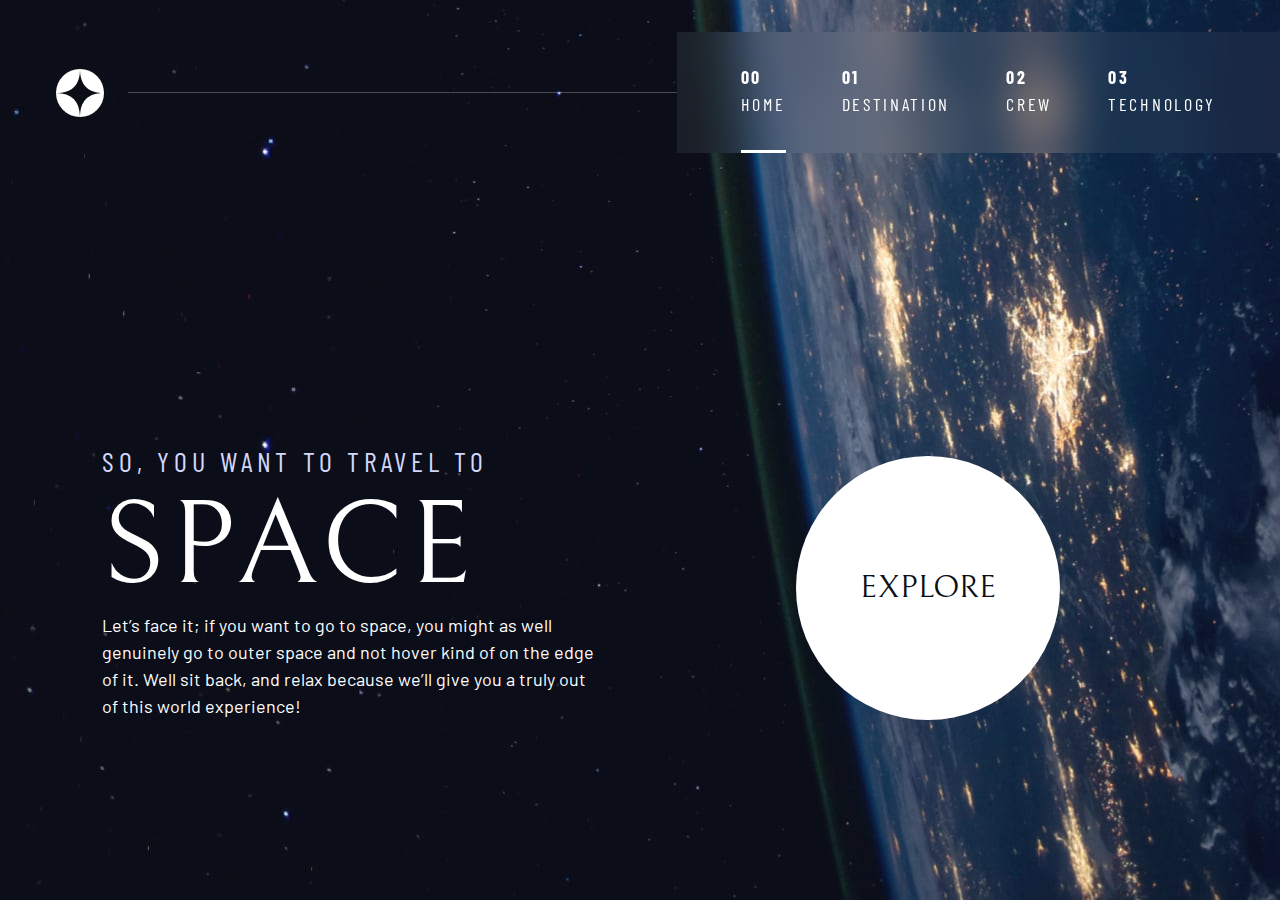
==== index.html @ 2c38a4b3 "Adding the design system and the home page" ====
<!DOCTYPE html>
<html lang="en">
  <head>
    <meta charset="UTF-8" />
    <meta name="viewport" content="width=device-width, initial-scale=1.0" />

    <link
      rel="icon"
      type="image/png"
      sizes="32x32"
      href="./assets/favicon-32x32.png"
    />
    <!-- Google fonts -->
    <link rel="preconnect" href="https://fonts.googleapis.com" />
    <link rel="preconnect" href="https://fonts.gstatic.com" crossorigin />
    <link
      href="https://fonts.googleapis.com/css2?family=Barlow+Condensed:wght@400;700&family=Bellefair&family=Barlow:wght@400;700&display=swap"
      rel="stylesheet"
    />
    <link rel="stylesheet" href="index.css" />

    <title>Frontend Mentor | Space tourism website</title>

    <script src="index.js" defer></script>
  </head>
  <body class="home">
    <a class="skip-to-content" href="#main">Skip to content</a>
    <header class="primary-header flex">
      <div>
        <img
          src="./assets/shared/logo.svg"
          alt="space tourism logo"
          class="logo"
        />
      </div>
      <button class="mobile-nav-toggle" aria-controls="primary-navigation">
        <span class="sr-only" aria-expanded="false">Menu</span>
      </button>
      <nav>
        <ul
          id="primary-navigation"
          data-visible="false"
          class="primary-navigation underline-indicators flex"
        >
          <li class="active">
            <a
              href="index.html"
              class="ff-sans-cond uppercase text-white letter-spacing-2"
              ><span aria-hidden="true">00</span> Home</a
            >
          </li>
          <li>
            <a
              href="destination.html"
              class="ff-sans-cond uppercase text-white letter-spacing-2"
              ><span aria-hidden="true">01</span> Destination</a
            >
          </li>
          <li>
            <a
              href="crew.html"
              class="ff-sans-cond uppercase text-white letter-spacing-2"
              ><span aria-hidden="true">02</span> Crew</a
            >
          </li>
          <li>
            <a
              href="technology.html"
              class="ff-sans-cond uppercase text-white letter-spacing-2"
              ><span aria-hidden="true">03</span> Technology</a
            >
          </li>
        </ul>
      </nav>
    </header>

    <main id="main" class="grid-container grid-container--home">
      <div>
        <h1 class="text-accent fs-500 ff-sans-cond uppercase letter-spacing-1">
          So, you want to travel to
          <span class="d-block fs-900 ff-serif text-white">Space</span>
        </h1>

        <p>
          Let’s face it; if you want to go to space, you might as well genuinely
          go to outer space and not hover kind of on the edge of it. Well sit
          back, and relax because we’ll give you a truly out of this world
          experience!
        </p>
      </div>
      <div>
        <a href="#" class="large-button bg-white text-dark uppercase ff-serif">
          Explore</a
        >
      </div>
    </main>
  </body>
</html>
---- index.css ----
/* ------------------ */
/* Custom properties  */
/* ------------------ */

:root {
  /* colors */
  --clr-dark: 230 35% 7%;
  --clr-light: 231 77% 90%;
  --clr-white: 0 0% 100%;

  /* font-sizes */
  --fs-900: clamp(5rem, 8vw + 1rem, 9.375rem);
  --fs-800: 6.25rem;
  --fs-700: 3.5rem;
  --fs-600: 2rem;
  --fs-500: 1.75rem;
  --fs-400: 1.125rem;
  --fs-300: 1rem;
  --fs-200: 0.875rem;

  /* font-families */
  --ff-serif: "Bellefair", serif;
  --ff-sans-cond: "Barlow Condensed", sans-serif;
  --ff-sans-normal: "Barlow", sans-serif;
}

/* Tablet: 650px */
@media (min-width: 35em) {
  :root {
    --fs-800: 5rem;
    --fs-700: 2.5rem;
    --fs-600: 1.5rem;
    --fs-400: 1rem;
  }
}

/* Desktop: */
@media (min-width: 45em) {
  :root {
    /* font-sizes */
    --fs-800: 6.25rem;
    --fs-700: 3.5rem;
    --fs-600: 2rem;
    --fs-400: 1.125rem;
  }
}

/* ------------------ */
/* Reset              */
/* ------------------ */

/* https://piccalil.li/blog/a-modern-css-reset/ */

/* Box sizing */
*,
*::before,
*::after {
  box-sizing: border-box;
}

/* Reset margins */
body,
h1,
h2,
h3,
h4,
h5,
p,
figure,
picture {
  margin: 0;
}

h1,
h2,
h3,
h4,
h5,
h6 {
  font-weight: var(--fs-400);
}

/* set up the body */
body {
  font-family: var(--ff-sans-normal);
  font-size: var(--fs-400);
  color: hsl(var(--clr-white));
  background-color: hsl(var(--clr-dark));
  line-height: 1.5;
  min-height: 100vh;

  display: grid;
  grid-template-rows: min-content 1fr;

  overflow-x: hidden;
}

/* Make images easier to work with */
img,
picture {
  max-width: 100%;
  display: block;
}

/* make forms easier to work with */
input,
button,
textarea,
select {
  font: inherit;
}

/* Remove animations for people who've turned them off */
@media (prefers-reduced-motion: reduce) {
  *,
  *::before,
  *::after {
    animation-duration: 0.01ms !important;
    animation-iteration-count: 1 !important;
    transition-duration: 0.01ms !important;
    scroll-behavior: auto !important;
  }
}

/* ------------------ */
/* Utility classes    */
/* ------------------ */

/* general */

.flex {
  display: flex;
  gap: var(--gap, 1rem);
}

.grid {
  display: grid;
  gap: var(--gap, 1rem);
}

.d-block {
  display: block;
}

.flow > *:where(:not(:first-child)) {
  margin-top: var(--flow-space, 1rem);
}

.container {
  padding-inline: 2em;
  margin-inline: auto;
  max-width: 80rem;
}

.grid-container {
  text-align: center;
  display: grid;
  place-items: center;
  padding-inline: 1rem;
}

.grid-container * {
  max-width: 50ch;
}

/* Desktop layout: */
@media (min-width: 45em) {
  .grid-container {
    text-align: left;
    column-gap: var(--container-gap, 2rem);
    grid-template-columns: minmax(2rem, 1fr) repeat(2, minmax(0, 40rem)) minmax(
        2rem,
        1fr
      );
  }

  .grid-container > *:first-child {
    grid-column: 2;
  }

  .grid-container > *:last-child {
    grid-column: 3;
  }

  .grid-container--home {
    padding-bottom: max(6rem, 20vh);
    align-items: end;
  }
}

.sr-only {
  position: absolute;
  width: 1px;
  height: 1px;
  padding: 0;
  margin: -1px;
  overflow: hidden;
  clip: rect(0, 0, 0, 0);
  white-space: nowrap;
  border: 0;
}

.skip-to-content {
  position: absolute;
  z-index: 9999;
  background-color: hsl(var(--clr-white));
  color: hsl(var(--clr-dark));
  padding: 0.5em 1em;
  margin-inline: auto;
  transform: translateY(-100%);
  transition: transform 250ms ease-in;
}

.skip-to-content:focus {
  transform: translateY(0);
}

/* colors */

.bg-dark {
  background-color: hsl(var(--clr-dark));
}

.bg-accent {
  background-color: hsl(var(--clr-light));
}

.bg-white {
  background-color: hsl(var(--clr-white));
}

.text-dark {
  color: hsl(var(--clr-dark));
}

.text-accent {
  color: hsl(var(--clr-light));
}

.text-white {
  color: hsl(var(--clr-white));
}

/* typography */

.ff-serif {
  font-family: var(--ff-serif);
}
.ff-sans-cond {
  font-family: var(--ff-sans-cond);
}
.ff-sans-normal {
  font-family: var(--ff-sans-normal);
}

.letter-spacing-1 {
  letter-spacing: 4.75px;
}
.letter-spacing-2 {
  letter-spacing: 2.7px;
}
.letter-spacing-3 {
  letter-spacing: 2.35px;
}

.uppercase {
  text-transform: uppercase;
}

.fs-900 {
  font-size: var(--fs-900);
}
.fs-800 {
  font-size: var(--fs-800);
}
.fs-700 {
  font-size: var(--fs-700);
}
.fs-600 {
  font-size: var(--fs-600);
}
.fs-500 {
  font-size: var(--fs-500);
}
.fs-400 {
  font-size: var(--fs-400);
}
.fs-300 {
  font-size: var(--fs-300);
}
.fs-200 {
  font-size: var(--fs-200);
}

.fs-900,
.fs-800,
.fs-700,
.fs-600 {
  line-height: 1.1;
}

.numbered-title {
  font-family: var(--ff-sans-cond);
  font-size: var(--fs-500);
  text-transform: uppercase;
  letter-spacing: 4.72px;
}

.numbered-title span {
  margin-right: 0.5em;
  font-weight: 700;
  color: hsl(var(--clr-white) / 0.25);
}

/* ------------------ */
/* Components         */
/* ------------------ */

.large-button {
  font-size: 2rem;
  position: relative;
  z-index: 1;
  display: inline-grid;
  place-items: center;
  padding: 0 2em;
  border-radius: 50%;
  aspect-ratio: 1;
  text-decoration: none;
}

.large-button::after {
  content: "";
  position: absolute;
  z-index: -1;
  width: 100%;
  height: 100%;
  background: hsl(var(--clr-white) / 0.15);
  border-radius: 50%;
  opacity: 0;
  transition: opacity 500ms linear, transform 750ms ease-in-out;
}

.large-button:hover::after,
.large-button:focus::after {
  opacity: 1;
  transform: scale(1.5);
}

/* primary-header */
.logo {
  margin: 1.5rem clamp(1.5rem, 5vw, 3.5rem);
}

.primary-header {
  justify-content: space-between;
  align-items: center;
}

.primary-navigation {
  --gap: clamp(1.5rem, 5vw, 3.5rem);
  --underline-gap: 2rem;
  list-style: none;
  padding: 0;
  margin: 0;
  background: hsl(var(--clr-dark) / 0.95);
}

.primary-navigation a {
  text-decoration: none;
}

.primary-navigation a > span {
  font-weight: 700;
  margin-right: 0.5em;
}

@supports (backdrop-filter: blur(1.5rem)) {
  .primary-navigation {
    background: hsl(var(--clr-white) / 0.05);
    backdrop-filter: blur(1.5rem);
  }
}

.mobile-nav-toggle {
  display: none;
}

@media (max-width: 35rem) {
  .primary-navigation {
    --underline-gap: 0.5rem;
    position: fixed;
    z-index: 1000;
    inset: 0 0 0 30%;
    list-style: none;
    padding: min(20rem, 15vh) 2rem;
    margin: 0;
    flex-direction: column;
    transform: translateX(100%);
    transition: transform 500ms ease-in-out;
  }

  .primary-navigation.underline-indicators > .active {
    border: 0;
  }

  .primary-navigation[data-visible="true"] {
    transform: translateX(0);
  }

  .mobile-nav-toggle {
    display: block;
    position: absolute;
    z-index: 2000;
    right: 1rem;
    top: 2rem;
    background: transparent;
    background-image: url(./assets/shared/icon-hamburger.svg);
    background-repeat: no-repeat;
    background-position: center center;
    width: 1.5rem;
    aspect-ratio: 1;
    border: 0;
  }

  .mobile-nav-toggle[aria-expanded="true"] {
    background-image: url(./assets/shared/icon-close.svg);
  }

  .mobile-nav-toggle:focus-visible {
    outline: 5px solid white;
    outline-offset: 5px;
  }
}

@media (min-width: 35em) {
  .primary-navigation {
    padding-inline: clamp(3rem, 5vw, 7rem);
  }
}

@media (min-width: 35em) and (max-width: 44.999em) {
  .primary-navigation a > span {
    display: none;
  }
}

@media (min-width: 45em) {
  .primary-header::after {
    content: '';
    display: block;
    position: relative;
    height: 1px;
    width: 100%;
    margin-right: -2.5rem;
    background: hsl(var(--clr-white) / 0.25);
    order: 1;
  }

  nav {
    order: 2;
  }

  .primary-navigation {
    margin-block: 2rem;
  }
}

.underline-indicators > * {
  cursor: pointer;
  padding: var(--underline-gap, 1rem) 0;
  border: 0;
  border-bottom: 0.2rem solid hsl(var(--clr-white) / 0);
}

.underline-indicators > *:hover,
.underline-indicators > *:focus {
  border-color: hsl(var(--clr-white) / 0.5);
}

.underline-indicators > .active,
.underline-indicators > [aria-selected="true"] {
  color: hsl(var(--clr-white) / 1);
  border-color: hsl(var(--clr-white) / 1);
}

.tab-list {
  --gap: 2rem;
}

.dot-indicators > * {
  cursor: pointer;
  border: 0;
  border-radius: 50%;
  aspect-ratio: 1;
  padding: 0.5em;
  background-color: hsl(var(--clr-white) / 0.25);
}

.dot-indicators > *:hover,
.dot-indicators > *:focus {
  background-color: hsl(var(--clr-white) / 0.5);
}

.dot-indicators > [aria-selected="true"] {
  background-color: hsl(var(--clr-white) / 1);
}

.number-indicators {
  flex-direction: column;
}

.number-indicators > a {
  display: grid;
  place-items: center;
  text-decoration: none;
  cursor: pointer;
  border: 1px solid hsl(var(--clr-white) / 0.25);
  border-radius: 50%;
  width: 3em;
  height: 3em;
  background-color: hsl(var(--clr-dark));
}

.number-indicators > *:hover,
.number-indicators > *:focus {
  border: 1px solid hsl(var(--clr-white) / 1);
}

.number-indicators > .active {
  color: hsl(var(--clr-dark));
  background-color: hsl(var(--clr-white));
  border: 1px solid hsl(var(--clr-white) / 1);
}

/* ------------------------- */
/* Page specific background  */
/* ------------------------- */

/* home */
body {
  background-size: cover;
  background-position: bottom center;
}

.home {
  background-image: url(./assets/home/background-home-mobile.jpg);
}

@media (min-width: 35rem) {
  .home {
    background-position: center center;
    background-image: url(./assets/home/background-home-tablet.jpg);
  }
}

@media (min-width: 45rem) {
  .home {
    background-image: url(./assets/home/background-home-desktop.jpg);
  }
}
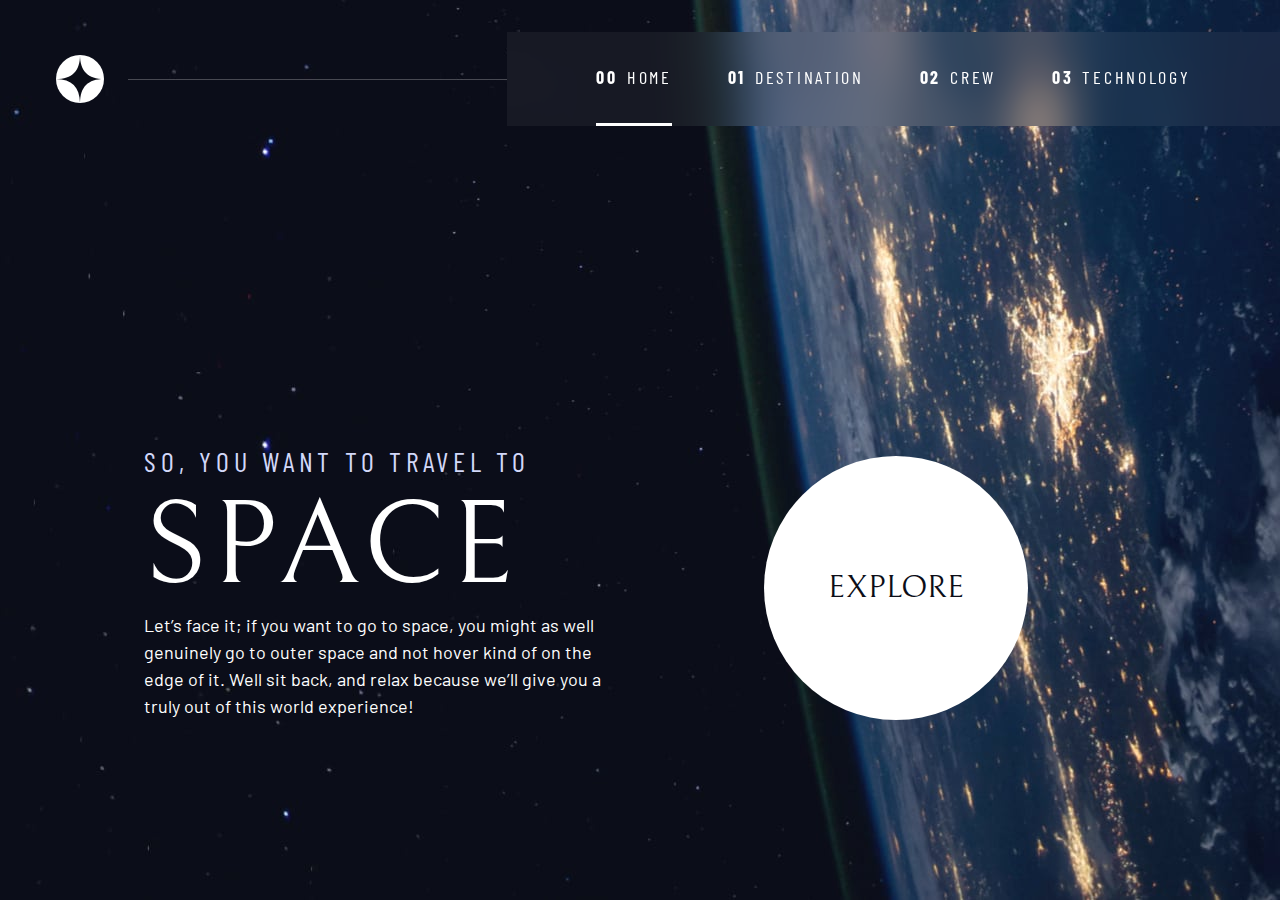
==== commit f2346652: "Finish the destination and crew pages. Add the functionality to navigate thru the tabs with the keyb" ====
--- a/index.html
+++ b/index.html
@@ -1,98 +1,52 @@
 <!DOCTYPE html>
 <html lang="en">
-  <head>
-    <meta charset="UTF-8" />
-    <meta name="viewport" content="width=device-width, initial-scale=1.0" />
+<head>
+  <meta charset="UTF-8">
+  <meta name="viewport" content="width=device-width, initial-scale=1.0">
 
-    <link
-      rel="icon"
-      type="image/png"
-      sizes="32x32"
-      href="./assets/favicon-32x32.png"
-    />
-    <!-- Google fonts -->
-    <link rel="preconnect" href="https://fonts.googleapis.com" />
-    <link rel="preconnect" href="https://fonts.gstatic.com" crossorigin />
-    <link
-      href="https://fonts.googleapis.com/css2?family=Barlow+Condensed:wght@400;700&family=Bellefair&family=Barlow:wght@400;700&display=swap"
-      rel="stylesheet"
-    />
-    <link rel="stylesheet" href="index.css" />
+  <link rel="icon" type="image/png" sizes="32x32" href="./assets/favicon-32x32.png">
+  <!-- Google fonts -->
+  <link rel="preconnect" href="https://fonts.googleapis.com">
+  <link rel="preconnect" href="https://fonts.gstatic.com" crossorigin>
+  <link href="https://fonts.googleapis.com/css2?family=Barlow+Condensed:wght@400;700&family=Bellefair&family=Barlow:wght@400;700&display=swap"
+      rel="stylesheet">
+      
+  <!-- Our custom CSS -->
+  <link rel="stylesheet" href="index.css">
+  <title>Frontend Mentor | Space tourism website</title>
+  <script src="navigation.js" defer></script>
+</head>
+<body class="home">
+  <a class="skip-to-content" href="#main">Skip to content</a>
+  <header class="primary-header flex">
+    <div>
+      <img src="./assets/shared/logo.svg" alt="space tourism logo" class="logo">
+    </div>
+    <button class="mobile-nav-toggle" aria-controls="primary-navigation"><span class="sr-only" aria-expanded="false">Menu</span></button>
+    <nav>
+        <ul id="primary-navigation" data-visible="false" class="primary-navigation underline-indicators flex">
+            <li class="active"><a class="ff-sans-cond uppercase text-white letter-spacing-2" href="index.html"><span aria-hidden="true">00</span>Home</a>
+            <li><a class="ff-sans-cond uppercase text-white letter-spacing-2" href="destination.html"><span aria-hidden="true">01</span>Destination</a>
+            <li><a class="ff-sans-cond uppercase text-white letter-spacing-2" href="crew.html"><span aria-hidden="true">02</span>Crew</a>
+            <li><a class="ff-sans-cond uppercase text-white letter-spacing-2" href="technology.html"><span aria-hidden="true">03</span>Technology</a>
+        </ul>
+    </nav>
+  </header>
+  
+  <main id="main" class="grid-container grid-container--home">
+    <div>
+      <h1 class="text-accent fs-500 ff-sans-cond uppercase letter-spacing-1">So, you want to travel to
+      <span class="d-block fs-900 ff-serif text-white">Space</span></h1>
+      
+      <p>Let’s face it; if you want to go to space, you might as well genuinely go to 
+      outer space and not hover kind of on the edge of it. Well sit back, and relax 
+      because we’ll give you a truly out of this world experience! </p>
+    </div>
+    <div>
+      <a href="destination.html" class="large-button uppercase ff-serif text-dark bg-white">Explore</a>
+    </div>
+  </main>
 
-    <title>Frontend Mentor | Space tourism website</title>
 
-    <script src="index.js" defer></script>
-  </head>
-  <body class="home">
-    <a class="skip-to-content" href="#main">Skip to content</a>
-    <header class="primary-header flex">
-      <div>
-        <img
-          src="./assets/shared/logo.svg"
-          alt="space tourism logo"
-          class="logo"
-        />
-      </div>
-      <button class="mobile-nav-toggle" aria-controls="primary-navigation">
-        <span class="sr-only" aria-expanded="false">Menu</span>
-      </button>
-      <nav>
-        <ul
-          id="primary-navigation"
-          data-visible="false"
-          class="primary-navigation underline-indicators flex"
-        >
-          <li class="active">
-            <a
-              href="index.html"
-              class="ff-sans-cond uppercase text-white letter-spacing-2"
-              ><span aria-hidden="true">00</span> Home</a
-            >
-          </li>
-          <li>
-            <a
-              href="destination.html"
-              class="ff-sans-cond uppercase text-white letter-spacing-2"
-              ><span aria-hidden="true">01</span> Destination</a
-            >
-          </li>
-          <li>
-            <a
-              href="crew.html"
-              class="ff-sans-cond uppercase text-white letter-spacing-2"
-              ><span aria-hidden="true">02</span> Crew</a
-            >
-          </li>
-          <li>
-            <a
-              href="technology.html"
-              class="ff-sans-cond uppercase text-white letter-spacing-2"
-              ><span aria-hidden="true">03</span> Technology</a
-            >
-          </li>
-        </ul>
-      </nav>
-    </header>
-
-    <main id="main" class="grid-container grid-container--home">
-      <div>
-        <h1 class="text-accent fs-500 ff-sans-cond uppercase letter-spacing-1">
-          So, you want to travel to
-          <span class="d-block fs-900 ff-serif text-white">Space</span>
-        </h1>
-
-        <p>
-          Let’s face it; if you want to go to space, you might as well genuinely
-          go to outer space and not hover kind of on the edge of it. Well sit
-          back, and relax because we’ll give you a truly out of this world
-          experience!
-        </p>
-      </div>
-      <div>
-        <a href="#" class="large-button bg-white text-dark uppercase ff-serif">
-          Explore</a
-        >
-      </div>
-    </main>
-  </body>
-</html>
+</body>
+</html>--- a/index.css
+++ b/index.css
@@ -1,53 +1,54 @@
-/* ------------------ */
-/* Custom properties  */
-/* ------------------ */
+/* ------------------- */
+/* Custom properties   */
+/* ------------------- */
 
 :root {
   /* colors */
   --clr-dark: 230 35% 7%;
   --clr-light: 231 77% 90%;
   --clr-white: 0 0% 100%;
-
+  
   /* font-sizes */
   --fs-900: clamp(5rem, 8vw + 1rem, 9.375rem);
-  --fs-800: 6.25rem;
-  --fs-700: 3.5rem;
-  --fs-600: 2rem;
-  --fs-500: 1.75rem;
-  --fs-400: 1.125rem;
+  --fs-800: 3.5rem;
+  --fs-700: 1.5rem;
+  --fs-600: 1rem;
+  --fs-500: 1rem;
+  --fs-400: 0.9375rem;
   --fs-300: 1rem;
   --fs-200: 0.875rem;
-
+  
   /* font-families */
   --ff-serif: "Bellefair", serif;
   --ff-sans-cond: "Barlow Condensed", sans-serif;
   --ff-sans-normal: "Barlow", sans-serif;
 }
 
-/* Tablet: 650px */
 @media (min-width: 35em) {
   :root {
-    --fs-800: 5rem;
-    --fs-700: 2.5rem;
-    --fs-600: 1.5rem;
-    --fs-400: 1rem;
-  }
-}
-
-/* Desktop: */
+      --fs-800: 5rem;
+      --fs-700: 2.5rem;
+      --fs-600: 1.5rem;
+      --fs-500: 1.25rem;
+      --fs-400: 1rem;
+  }
+}
+
 @media (min-width: 45em) {
   :root {
-    /* font-sizes */
-    --fs-800: 6.25rem;
-    --fs-700: 3.5rem;
-    --fs-600: 2rem;
-    --fs-400: 1.125rem;
-  }
-}
-
-/* ------------------ */
-/* Reset              */
-/* ------------------ */
+      /* font-sizes */
+      --fs-800: 6.25rem;
+      --fs-700: 3.5rem;
+      --fs-600: 2rem;
+      --fs-500: 1.75rem;
+      --fs-400: 1.125rem;
+  }
+}
+
+
+/* ------------------- */
+/* Reset               */
+/* ------------------- */
 
 /* https://piccalil.li/blog/a-modern-css-reset/ */
 
@@ -68,7 +69,7 @@
 p,
 figure,
 picture {
-  margin: 0;
+  margin: 0; 
 }
 
 h1,
@@ -76,33 +77,34 @@
 h3,
 h4,
 h5,
-h6 {
-  font-weight: var(--fs-400);
+h6,
+p {
+  font-weight: 400;
 }
 
 /* set up the body */
 body {
   font-family: var(--ff-sans-normal);
   font-size: var(--fs-400);
-  color: hsl(var(--clr-white));
-  background-color: hsl(var(--clr-dark));
+  color: hsl( var(--clr-white) );
+  background-color: hsl( var(--clr-dark) );
   line-height: 1.5;
   min-height: 100vh;
-
+  
   display: grid;
   grid-template-rows: min-content 1fr;
-
+  
   overflow-x: hidden;
 }
 
-/* Make images easier to work with */
+/* make images easier to work with */
 img,
-picture {
+picutre {
   max-width: 100%;
   display: block;
 }
 
-/* make forms easier to work with */
+/* make form elements easier to work with */
 input,
 button,
 textarea,
@@ -110,21 +112,22 @@
   font: inherit;
 }
 
-/* Remove animations for people who've turned them off */
-@media (prefers-reduced-motion: reduce) {
-  *,
-  *::before,
-  *::after {
-    animation-duration: 0.01ms !important;
-    animation-iteration-count: 1 !important;
-    transition-duration: 0.01ms !important;
-    scroll-behavior: auto !important;
-  }
-}
-
-/* ------------------ */
-/* Utility classes    */
-/* ------------------ */
+/* remove animations for people who've turned them off */
+@media (prefers-reduced-motion: reduce) {  
+*,
+*::before,
+*::after {
+  animation-duration: 0.01ms !important;
+  animation-iteration-count: 1 !important;
+  transition-duration: 0.01ms !important;
+  scroll-behavior: auto !important;
+}
+}
+
+
+/* ------------------- */
+/* Utility classes     */
+/* ------------------- */
 
 /* general */
 
@@ -144,6 +147,10 @@
 
 .flow > *:where(:not(:first-child)) {
   margin-top: var(--flow-space, 1rem);
+}
+
+.flow--space-small {
+  --flow-space: .75rem;
 }
 
 .container {
@@ -152,60 +159,24 @@
   max-width: 80rem;
 }
 
-.grid-container {
-  text-align: center;
-  display: grid;
-  place-items: center;
-  padding-inline: 1rem;
-}
-
-.grid-container * {
-  max-width: 50ch;
-}
-
-/* Desktop layout: */
-@media (min-width: 45em) {
-  .grid-container {
-    text-align: left;
-    column-gap: var(--container-gap, 2rem);
-    grid-template-columns: minmax(2rem, 1fr) repeat(2, minmax(0, 40rem)) minmax(
-        2rem,
-        1fr
-      );
-  }
-
-  .grid-container > *:first-child {
-    grid-column: 2;
-  }
-
-  .grid-container > *:last-child {
-    grid-column: 3;
-  }
-
-  .grid-container--home {
-    padding-bottom: max(6rem, 20vh);
-    align-items: end;
-  }
-}
-
 .sr-only {
-  position: absolute;
-  width: 1px;
-  height: 1px;
-  padding: 0;
-  margin: -1px;
-  overflow: hidden;
-  clip: rect(0, 0, 0, 0);
-  white-space: nowrap;
-  border: 0;
+position: absolute; 
+width: 1px;
+height: 1px;
+padding: 0;
+margin: -1px; 
+overflow: hidden;
+clip: rect(0, 0, 0, 0);
+white-space: nowrap; /* added line */
+border: 0;
 }
 
 .skip-to-content {
   position: absolute;
   z-index: 9999;
-  background-color: hsl(var(--clr-white));
-  color: hsl(var(--clr-dark));
-  padding: 0.5em 1em;
+  background: hsl( var(--clr-white) );
+  color: hsl( var(--clr-dark) ); 
+  padding: .5em 1em;
   margin-inline: auto;
   transform: translateY(-100%);
   transition: transform 250ms ease-in;
@@ -217,80 +188,34 @@
 
 /* colors */
 
-.bg-dark {
-  background-color: hsl(var(--clr-dark));
-}
-
-.bg-accent {
-  background-color: hsl(var(--clr-light));
-}
-
-.bg-white {
-  background-color: hsl(var(--clr-white));
-}
-
-.text-dark {
-  color: hsl(var(--clr-dark));
-}
-
-.text-accent {
-  color: hsl(var(--clr-light));
-}
-
-.text-white {
-  color: hsl(var(--clr-white));
-}
+.bg-dark { background-color: hsl( var(--clr-dark) );}
+.bg-accent { background-color: hsl( var(--clr-light) );}
+.bg-white { background-color: hsl( var(--clr-white) );}
+
+.text-dark { color: hsl( var(--clr-dark) );}
+.text-accent { color: hsl( var(--clr-light) );}
+.text-white { color: hsl( var(--clr-white) );}
 
 /* typography */
 
-.ff-serif {
-  font-family: var(--ff-serif);
-}
-.ff-sans-cond {
-  font-family: var(--ff-sans-cond);
-}
-.ff-sans-normal {
-  font-family: var(--ff-sans-normal);
-}
-
-.letter-spacing-1 {
-  letter-spacing: 4.75px;
-}
-.letter-spacing-2 {
-  letter-spacing: 2.7px;
-}
-.letter-spacing-3 {
-  letter-spacing: 2.35px;
-}
-
-.uppercase {
-  text-transform: uppercase;
-}
-
-.fs-900 {
-  font-size: var(--fs-900);
-}
-.fs-800 {
-  font-size: var(--fs-800);
-}
-.fs-700 {
-  font-size: var(--fs-700);
-}
-.fs-600 {
-  font-size: var(--fs-600);
-}
-.fs-500 {
-  font-size: var(--fs-500);
-}
-.fs-400 {
-  font-size: var(--fs-400);
-}
-.fs-300 {
-  font-size: var(--fs-300);
-}
-.fs-200 {
-  font-size: var(--fs-200);
-}
+.ff-serif { font-family: var(--ff-serif); } 
+.ff-sans-cond { font-family: var(--ff-sans-cond); } 
+.ff-sans-normal { font-family: var(--ff-sans-normal); } 
+
+.letter-spacing-1 { letter-spacing: 4.75px; } 
+.letter-spacing-2 { letter-spacing: 2.7px; } 
+.letter-spacing-3 { letter-spacing: 2.35px; } 
+
+.uppercase { text-transform: uppercase; }
+
+.fs-900 { font-size: var(--fs-900); }
+.fs-800 { font-size: var(--fs-800); }
+.fs-700 { font-size: var(--fs-700); }
+.fs-600 { font-size: var(--fs-600); }
+.fs-500 { font-size: var(--fs-500); }
+.fs-400 { font-size: var(--fs-400); }
+.fs-300 { font-size: var(--fs-300); }
+.fs-200 { font-size: var(--fs-200); }
 
 .fs-900,
 .fs-800,
@@ -303,18 +228,19 @@
   font-family: var(--ff-sans-cond);
   font-size: var(--fs-500);
   text-transform: uppercase;
-  letter-spacing: 4.72px;
+  letter-spacing: 4.72px; 
 }
 
 .numbered-title span {
-  margin-right: 0.5em;
+  margin-right: .5em;
   font-weight: 700;
-  color: hsl(var(--clr-white) / 0.25);
-}
-
-/* ------------------ */
-/* Components         */
-/* ------------------ */
+  color: hsl( var(--clr-white) / .25);
+}
+
+
+/* ------------------- */
+/* Compontents         */
+/* ------------------- */
 
 .large-button {
   font-size: 2rem;
@@ -329,12 +255,12 @@
 }
 
 .large-button::after {
-  content: "";
+  content: '';
   position: absolute;
   z-index: -1;
   width: 100%;
   height: 100%;
-  background: hsl(var(--clr-white) / 0.15);
+  background: hsl( var(--clr-white) / .1);
   border-radius: 50%;
   opacity: 0;
   transition: opacity 500ms linear, transform 750ms ease-in-out;
@@ -347,6 +273,7 @@
 }
 
 /* primary-header */
+
 .logo {
   margin: 1.5rem clamp(1.5rem, 5vw, 3.5rem);
 }
@@ -362,7 +289,8 @@
   list-style: none;
   padding: 0;
   margin: 0;
-  background: hsl(var(--clr-dark) / 0.95);
+  background: hsl( var(--clr-white) / 0.05);
+  backdrop-filter: blur(1.5rem);
 }
 
 .primary-navigation a {
@@ -371,14 +299,7 @@
 
 .primary-navigation a > span {
   font-weight: 700;
-  margin-right: 0.5em;
-}
-
-@supports (backdrop-filter: blur(1.5rem)) {
-  .primary-navigation {
-    background: hsl(var(--clr-white) / 0.05);
-    backdrop-filter: blur(1.5rem);
-  }
+  margin-right: .5em;
 }
 
 .mobile-nav-toggle {
@@ -387,100 +308,106 @@
 
 @media (max-width: 35rem) {
   .primary-navigation {
-    --underline-gap: 0.5rem;
-    position: fixed;
-    z-index: 1000;
-    inset: 0 0 0 30%;
-    list-style: none;
-    padding: min(20rem, 15vh) 2rem;
-    margin: 0;
-    flex-direction: column;
-    transform: translateX(100%);
-    transition: transform 500ms ease-in-out;
-  }
-
+      --underline-gap: .5rem;
+      position: fixed;
+      z-index: 1000;
+      inset: 0 0 0 30%;
+      list-style: none;
+      padding: min(20rem, 15vh) 2rem;
+      margin: 0;
+      flex-direction: column;
+      transform: translateX(100%);
+      transition: transform 500ms ease-in-out;
+  }
+  
+  .primary-navigation[data-visible="true"] {
+      transform: translateX(0);
+  }
+  
   .primary-navigation.underline-indicators > .active {
-    border: 0;
-  }
-
-  .primary-navigation[data-visible="true"] {
-    transform: translateX(0);
-  }
-
+     border: 0;
+  }
+  
   .mobile-nav-toggle {
-    display: block;
-    position: absolute;
-    z-index: 2000;
-    right: 1rem;
-    top: 2rem;
-    background: transparent;
-    background-image: url(./assets/shared/icon-hamburger.svg);
-    background-repeat: no-repeat;
-    background-position: center center;
-    width: 1.5rem;
-    aspect-ratio: 1;
-    border: 0;
-  }
-
+      display: block;
+      position: absolute;
+      z-index: 2000;
+      right: 1rem;
+      top: 2rem;
+      background: transparent;
+      background-image: url(./assets/shared/icon-hamburger.svg);
+      background-repeat: no-repeat;
+      background-position: center;
+      width: 1.5rem;
+      aspect-ratio: 1;
+      border: 0;
+  }
+  
   .mobile-nav-toggle[aria-expanded="true"] {
-    background-image: url(./assets/shared/icon-close.svg);
-  }
-
+      background-image: url(./assets/shared/icon-close.svg);
+  }
+  
   .mobile-nav-toggle:focus-visible {
-    outline: 5px solid white;
-    outline-offset: 5px;
-  }
+      outline: 5px solid white;
+      outline-offset: 5px;
+  }
+  
 }
 
 @media (min-width: 35em) {
   .primary-navigation {
-    padding-inline: clamp(3rem, 5vw, 7rem);
+      padding-inline: clamp(3rem, 7vw, 7rem);
   }
 }
 
 @media (min-width: 35em) and (max-width: 44.999em) {
   .primary-navigation a > span {
-    display: none;
+      display: none;
   }
 }
 
 @media (min-width: 45em) {
-  .primary-header::after {
-    content: '';
-    display: block;
-    position: relative;
-    height: 1px;
-    width: 100%;
-    margin-right: -2.5rem;
-    background: hsl(var(--clr-white) / 0.25);
-    order: 1;
-  }
-
+  
+   .primary-header::after {
+       content: '';
+       display: block;
+       position: relative;
+       height: 1px;
+       width: 100%;
+       margin-right: -2.5rem;
+       background: hsl( var(--clr-white) / .25);
+       order: 1;
+   }
+   
   nav {
-    order: 2;
-  }
-
+      order: 2;
+  }
+  
   .primary-navigation {
-    margin-block: 2rem;
-  }
-}
+      margin-block: 2rem;
+  }
+  
+ 
+}
+
 
 .underline-indicators > * {
   cursor: pointer;
-  padding: var(--underline-gap, 1rem) 0;
+  padding: var(--underline-gap, .5rem) 0;
   border: 0;
-  border-bottom: 0.2rem solid hsl(var(--clr-white) / 0);
+  border-bottom: .2rem solid hsl( var(--clr-white) / 0 );
+  background-color: transparent;
 }
 
 .underline-indicators > *:hover,
 .underline-indicators > *:focus {
-  border-color: hsl(var(--clr-white) / 0.5);
+  border-color: hsl( var(--clr-white) / .5);
 }
 
 .underline-indicators > .active,
 .underline-indicators > [aria-selected="true"] {
-  color: hsl(var(--clr-white) / 1);
-  border-color: hsl(var(--clr-white) / 1);
+  color: hsl( var(--clr-white) / 1);
+  border-color: hsl( var(--clr-white) / 1); 
 }
 
 .tab-list {
@@ -491,70 +418,241 @@
   cursor: pointer;
   border: 0;
   border-radius: 50%;
-  aspect-ratio: 1;
-  padding: 0.5em;
-  background-color: hsl(var(--clr-white) / 0.25);
+  padding: .5em;
+  background-color: hsl( var(--clr-white) / .25);
 }
 
 .dot-indicators > *:hover,
-.dot-indicators > *:focus {
-  background-color: hsl(var(--clr-white) / 0.5);
+.dot-indicators > *:focus { 
+  background-color: hsl( var(--clr-white) / .5);
 }
 
 .dot-indicators > [aria-selected="true"] {
-  background-color: hsl(var(--clr-white) / 1);
-}
-
-.number-indicators {
-  flex-direction: column;
-}
-
-.number-indicators > a {
-  display: grid;
-  place-items: center;
-  text-decoration: none;
-  cursor: pointer;
-  border: 1px solid hsl(var(--clr-white) / 0.25);
-  border-radius: 50%;
-  width: 3em;
-  height: 3em;
-  background-color: hsl(var(--clr-dark));
-}
-
-.number-indicators > *:hover,
-.number-indicators > *:focus {
-  border: 1px solid hsl(var(--clr-white) / 1);
-}
-
-.number-indicators > .active {
-  color: hsl(var(--clr-dark));
-  background-color: hsl(var(--clr-white));
-  border: 1px solid hsl(var(--clr-white) / 1);
-}
-
-/* ------------------------- */
-/* Page specific background  */
-/* ------------------------- */
-
-/* home */
+  background-color: hsl( var(--clr-white) / 1); 
+}
+
+
+/* ----------------------------- */
+/* Page specific background      */
+/* ----------------------------- */
 body {
   background-size: cover;
   background-position: bottom center;
 }
-
+/* home */
 .home {
   background-image: url(./assets/home/background-home-mobile.jpg);
 }
 
 @media (min-width: 35rem) {
   .home {
-    background-position: center center;
-    background-image: url(./assets/home/background-home-tablet.jpg);
+      background-position: center center;
+      background-image: url(./assets/home/background-home-tablet.jpg);
   }
 }
 
 @media (min-width: 45rem) {
   .home {
-    background-image: url(./assets/home/background-home-desktop.jpg);
-  }
-}
+      background-image: url(./assets/home/background-home-desktop.jpg);
+  }
+} 
+
+/* destination */
+.destination {
+  background-image: url(./assets/destination/background-destination-mobile.jpg);
+}
+
+@media (min-width: 35rem) {
+  .destination {
+      background-position: center center;
+      background-image: url(./assets/destination/background-destination-tablet.jpg);
+  }
+}
+
+@media (min-width: 45rem) {
+  .destination {
+      background-image: url(./assets/destination/background-destination-desktop.jpg);
+  }
+} 
+
+/* crew */
+.crew {
+  background-image: url(./assets/home/background-crew-mobile.jpg);
+}
+
+@media (min-width: 35rem) {
+  .crew {
+      background-position: center center;
+      background-image: url(./assets/crew/background-crew-tablet.jpg);
+  }
+}
+
+@media (min-width: 45rem) {
+  .crew {
+      background-image: url(./assets/crew/background-crew-desktop.jpg);
+  }
+} 
+
+/* ----------------------------- */
+/* Layout                        */
+/* ----------------------------- */
+
+
+.grid-container {
+  text-align: center;
+  display: grid;
+  place-items: center;
+  padding-inline: 1rem;
+  padding-bottom: 4rem;
+}
+
+.grid-container p:not([class]) {
+  max-width: 50ch;
+}
+
+.numbered-title {
+  grid-area: title;
+}
+
+/* destination layout */
+
+.grid-container--destination {
+  --flow-space: 2rem;
+  grid-template-areas: 
+      'title'
+      'image'
+      'tabs'
+      'content';
+}
+
+.grid-container--destination > picture {
+  grid-area: image;
+  max-width: 60%;
+  align-self: start;
+}
+
+.grid-container--destination > .tab-list {
+  grid-area: tabs;
+}
+
+.grid-container--destination > .destination-info {
+  grid-area: content;
+}
+
+.destination-meta {
+  flex-direction: column;
+  border-top: 1px solid hsl( var(--clr-white) / .1);
+  padding-top: 2.5rem;
+  margin-top: 2.5rem;
+}
+
+.destination-meta p {
+  font-size: 1.75rem;
+}
+
+/* crew layout */
+
+.grid-container--crew {
+  --flow-space: 2rem;
+  grid-template-areas: 
+      'title'
+      'image'
+      'tabs'
+      'content';
+}
+
+.grid-container--crew > picture {
+  grid-area: image;
+  max-width: 60%;
+  border-bottom: 1px solid hsl( var(--clr-white) / .1);
+}
+
+.grid-container--crew > .dot-indicators {
+  grid-area: tabs;
+}
+
+.grid-container--crew > .crew-details {
+  grid-area: content;
+}
+
+.crew-details h2 {
+  color: hsl( var(--clr-white) / .5);
+}
+
+@media (min-width: 35em) {
+  .numbered-title {
+      justify-self: start;
+      margin-top: 2rem;
+  }
+  
+  .destination-meta {
+      flex-direction: row;
+      justify-content: space-evenly;
+  }
+  
+  .grid-container--crew {
+      padding-bottom: 0;
+      grid-template-areas: 
+          'title'
+          'content'
+          'tabs'
+          'image';
+  }
+  
+  
+}
+
+@media (min-width: 45em) {
+  .grid-container {
+      text-align: left;
+      column-gap: var(--container-gap, 2rem);
+      grid-template-columns: minmax(1rem, 1fr) repeat(2, minmax(0, 30rem)) minmax(1rem, 1fr);
+  }
+  
+  .grid-container--home {
+      padding-bottom: max(6rem, 20vh);
+      align-items: end;
+  }
+  
+  .grid-container--home > *:first-child {
+      grid-column: 2;
+  }
+
+  .grid-container--home > *:last-child {
+      grid-column: 3;
+  }
+  
+  .grid-container--destination {
+      justify-items: start;
+      align-content: start;
+      grid-template-areas: 
+          '. title title .'
+          '. image tabs .'
+          '. image content .';
+  }
+  
+  .grid-container--destination > picture {
+      max-width: 90%;
+  }
+   
+  .destination-meta {
+      --gap: min(6vw, 6rem);
+      justify-content: start;
+  }
+  
+  .grid-container--crew {
+      grid-template-columns: minmax(1rem, 1fr) minmax(0, 37rem) minmax(0, 23rem) minmax(1rem, 1fr);
+      justify-items: start;
+      grid-template-areas: 
+          '. title title .'
+          '. content image .'
+          '. tabs image .';
+  }
+  
+  .grid-container--crew > picture {
+      grid-column: span 2;
+      align-self: end; 
+      max-width: 90%;
+  }
+
+}